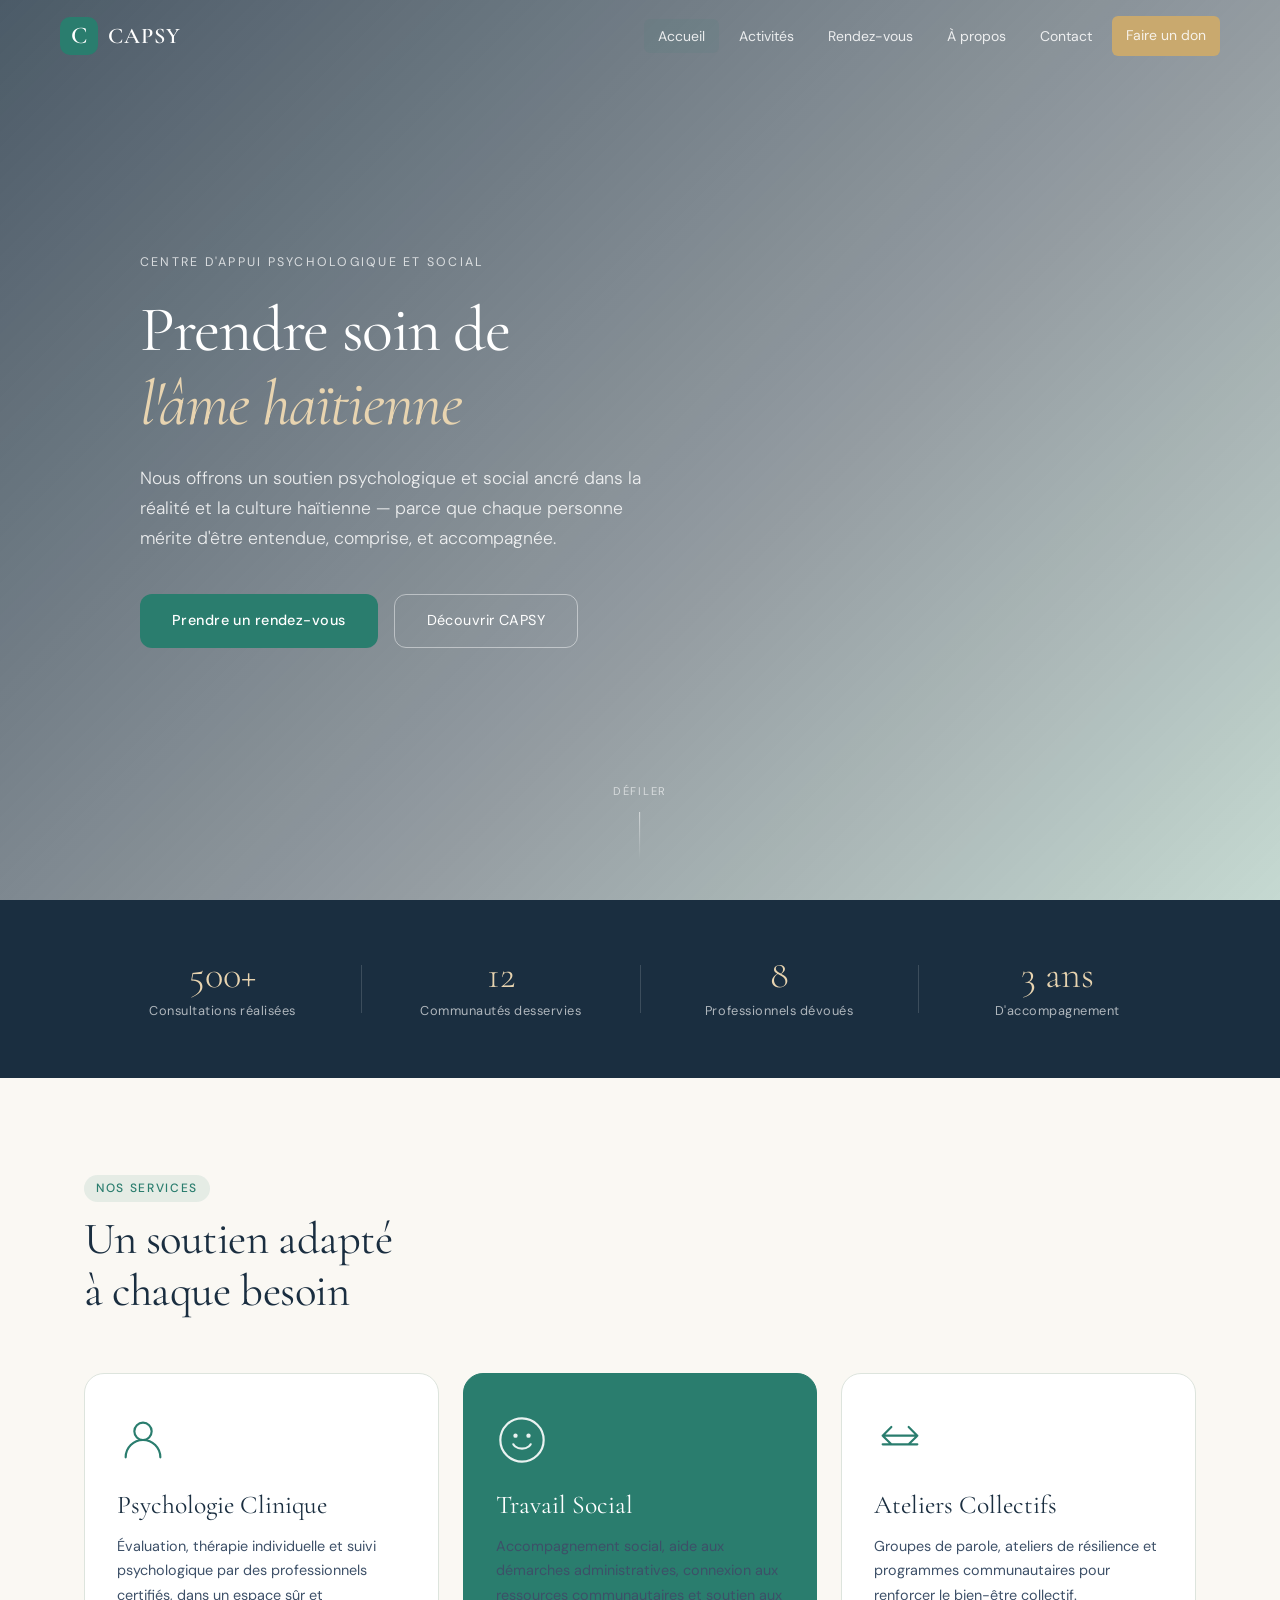
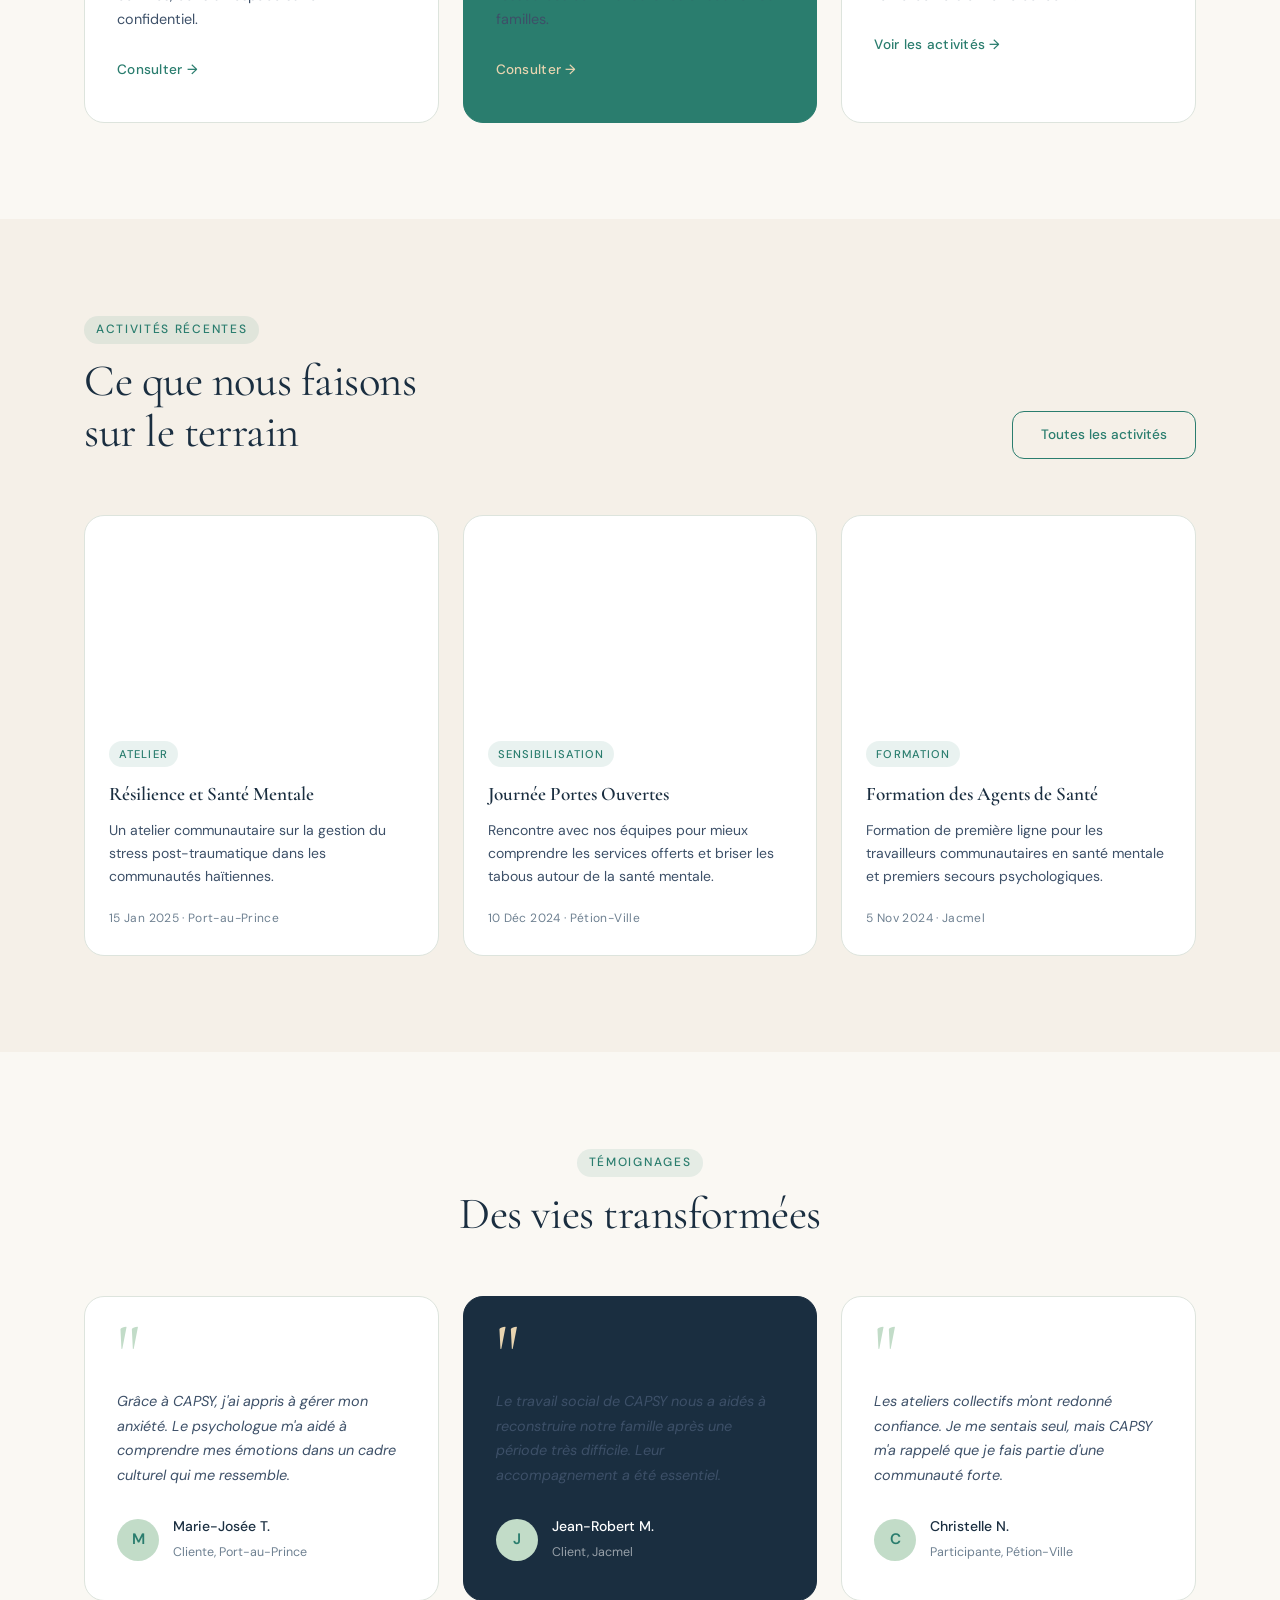
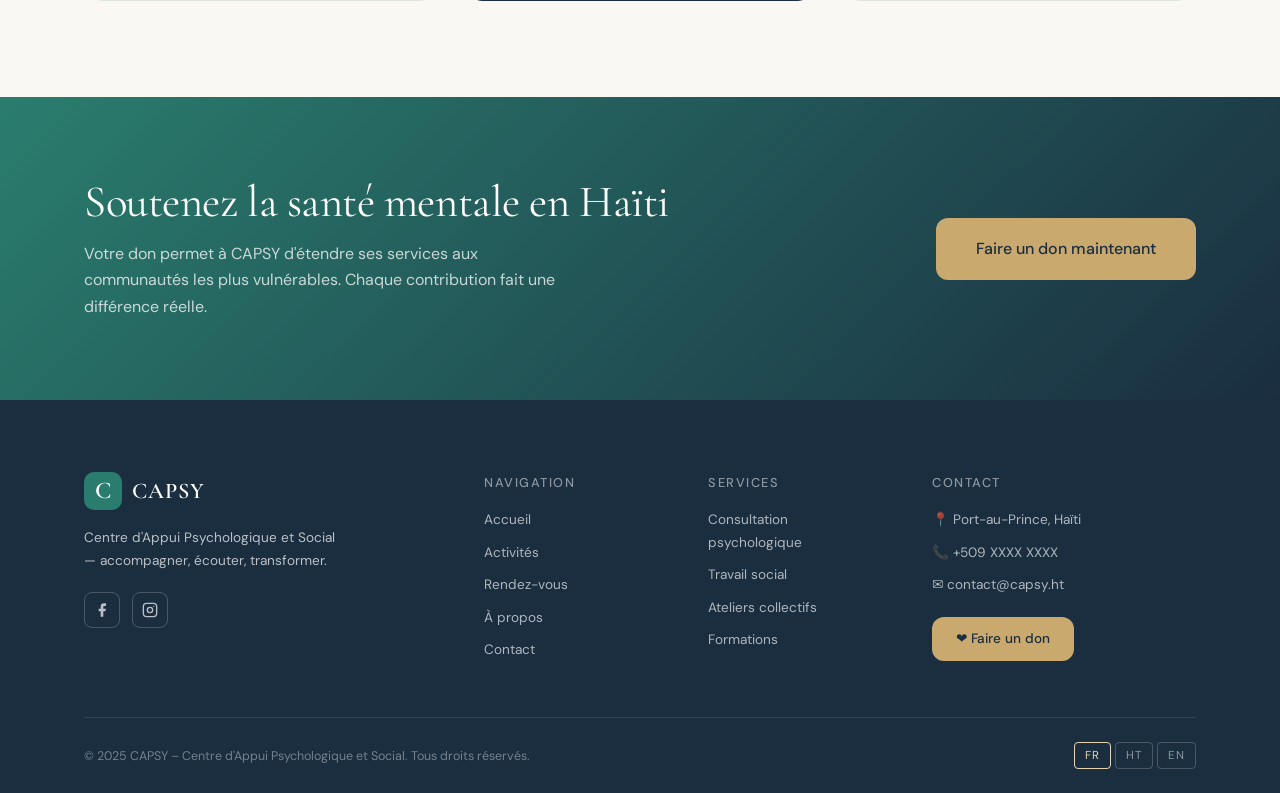
==== index.html @ 8456a22e "Add files via upload" ====
<!DOCTYPE html>
<html lang="fr">
<head>
  <meta charset="UTF-8" />
  <meta name="viewport" content="width=device-width, initial-scale=1.0" />
  <title>CAPSY – Centre d'Appui Psychologique et Social</title>
  <link rel="preconnect" href="https://fonts.googleapis.com" />
  <link rel="preconnect" href="https://fonts.gstatic.com" crossorigin />
  <link href="https://fonts.googleapis.com/css2?family=Cormorant+Garamond:ital,wght@0,300;0,400;0,600;1,300;1,400&family=DM+Sans:wght@300;400;500&display=swap" rel="stylesheet" />
  <link rel="stylesheet" href="style.css" />
</head>
<body>
  <!-- NAVBAR -->
  <nav class="navbar" id="navbar">
    <div class="nav-inner">
      <a href="index.html" class="nav-logo">
        <span class="logo-mark">C</span>
        <span class="logo-text">CAPSY</span>
      </a>
      <button class="nav-toggle" id="navToggle" aria-label="Menu">
        <span></span><span></span><span></span>
      </button>
      <ul class="nav-links" id="navLinks">
        <li><a href="index.html" class="active">Accueil</a></li>
        <li><a href="activities.html">Activités</a></li>
        <li><a href="appointments.html">Rendez-vous</a></li>
        <li><a href="about.html">À propos</a></li>
        <li><a href="contact.html">Contact</a></li>
        <li><a href="donate.html" class="btn-donate-nav">Faire un don</a></li>
      </ul>
    </div>
  </nav>

  <!-- HERO -->
  <section class="hero">
    <div class="hero-bg"></div>
    <div class="hero-overlay"></div>
    <div class="hero-content">
      <p class="hero-eyebrow">Centre d'Appui Psychologique et Social</p>
      <h1 class="hero-title">Prendre soin de<br /><em>l'âme haïtienne</em></h1>
      <p class="hero-sub">Nous offrons un soutien psychologique et social ancré dans la réalité et la culture haïtienne — parce que chaque personne mérite d'être entendue, comprise, et accompagnée.</p>
      <div class="hero-actions">
        <a href="appointments.html" class="btn-primary">Prendre un rendez-vous</a>
        <a href="about.html" class="btn-ghost">Découvrir CAPSY</a>
      </div>
    </div>
    <div class="hero-scroll-hint">
      <span>Défiler</span>
      <div class="scroll-line"></div>
    </div>
  </section>

  <!-- STATS BAND -->
  <section class="stats-band">
    <div class="stats-inner">
      <div class="stat-item">
        <strong>500+</strong>
        <span>Consultations réalisées</span>
      </div>
      <div class="stat-divider"></div>
      <div class="stat-item">
        <strong>12</strong>
        <span>Communautés desservies</span>
      </div>
      <div class="stat-divider"></div>
      <div class="stat-item">
        <strong>8</strong>
        <span>Professionnels dévoués</span>
      </div>
      <div class="stat-divider"></div>
      <div class="stat-item">
        <strong>3 ans</strong>
        <span>D'accompagnement</span>
      </div>
    </div>
  </section>

  <!-- SERVICES -->
  <section class="services section-pad">
    <div class="container">
      <div class="section-header">
        <p class="section-tag">Nos Services</p>
        <h2>Un soutien adapté<br />à chaque besoin</h2>
      </div>
      <div class="services-grid">
        <div class="service-card">
          <div class="service-icon">
            <svg viewBox="0 0 48 48" fill="none"><circle cx="24" cy="16" r="8" stroke="currentColor" stroke-width="2"/><path d="M8 40c0-8.837 7.163-16 16-16s16 7.163 16 16" stroke="currentColor" stroke-width="2" stroke-linecap="round"/></svg>
          </div>
          <h3>Psychologie Clinique</h3>
          <p>Évaluation, thérapie individuelle et suivi psychologique par des professionnels certifiés, dans un espace sûr et confidentiel.</p>
          <a href="appointments.html" class="service-link">Consulter →</a>
        </div>
        <div class="service-card service-card--accent">
          <div class="service-icon">
            <svg viewBox="0 0 48 48" fill="none"><path d="M24 4C12.954 4 4 12.954 4 24s8.954 20 20 20 20-8.954 20-20S35.046 4 24 4z" stroke="currentColor" stroke-width="2"/><path d="M16 28s2 4 8 4 8-4 8-4" stroke="currentColor" stroke-width="2" stroke-linecap="round"/><circle cx="18" cy="20" r="2" fill="currentColor"/><circle cx="30" cy="20" r="2" fill="currentColor"/></svg>
          </div>
          <h3>Travail Social</h3>
          <p>Accompagnement social, aide aux démarches administratives, connexion aux ressources communautaires et soutien aux familles.</p>
          <a href="appointments.html" class="service-link">Consulter →</a>
        </div>
        <div class="service-card">
          <div class="service-icon">
            <svg viewBox="0 0 48 48" fill="none"><path d="M8 20h32M8 28h32M16 12l-8 8 8 8M32 12l8 8-8 8" stroke="currentColor" stroke-width="2" stroke-linecap="round" stroke-linejoin="round"/></svg>
          </div>
          <h3>Ateliers Collectifs</h3>
          <p>Groupes de parole, ateliers de résilience et programmes communautaires pour renforcer le bien-être collectif.</p>
          <a href="activities.html" class="service-link">Voir les activités →</a>
        </div>
      </div>
    </div>
  </section>

  <!-- ACTIVITIES PREVIEW -->
  <section class="activities-preview section-pad bg-soft">
    <div class="container">
      <div class="section-header flex-between">
        <div>
          <p class="section-tag">Activités Récentes</p>
          <h2>Ce que nous faisons<br />sur le terrain</h2>
        </div>
        <a href="activities.html" class="btn-outline">Toutes les activités</a>
      </div>
      <div class="activities-grid">
        <a href="activity-detail.html?id=1" class="activity-card">
          <div class="activity-img" style="background-image:url('https://images.unsplash.com/photo-1582213782179-e0d53f98f2ca?w=600&q=80')"></div>
          <div class="activity-body">
            <span class="activity-tag">Atelier</span>
            <h4>Résilience et Santé Mentale</h4>
            <p>Un atelier communautaire sur la gestion du stress post-traumatique dans les communautés haïtiennes.</p>
            <span class="activity-date">15 Jan 2025 · Port-au-Prince</span>
          </div>
        </a>
        <a href="activity-detail.html?id=2" class="activity-card">
          <div class="activity-img" style="background-image:url('https://images.unsplash.com/photo-1573497019940-1c28c88b4f3e?w=600&q=80')"></div>
          <div class="activity-body">
            <span class="activity-tag">Sensibilisation</span>
            <h4>Journée Portes Ouvertes</h4>
            <p>Rencontre avec nos équipes pour mieux comprendre les services offerts et briser les tabous autour de la santé mentale.</p>
            <span class="activity-date">10 Déc 2024 · Pétion-Ville</span>
          </div>
        </a>
        <a href="activity-detail.html?id=3" class="activity-card">
          <div class="activity-img" style="background-image:url('https://images.unsplash.com/photo-1529156069898-49953e39b3ac?w=600&q=80')"></div>
          <div class="activity-body">
            <span class="activity-tag">Formation</span>
            <h4>Formation des Agents de Santé</h4>
            <p>Formation de première ligne pour les travailleurs communautaires en santé mentale et premiers secours psychologiques.</p>
            <span class="activity-date">5 Nov 2024 · Jacmel</span>
          </div>
        </a>
      </div>
    </div>
  </section>

  <!-- TESTIMONIALS -->
  <section class="testimonials section-pad">
    <div class="container">
      <div class="section-header center">
        <p class="section-tag">Témoignages</p>
        <h2>Des vies transformées</h2>
      </div>
      <div class="testimonials-grid">
        <div class="testimonial-card">
          <div class="testi-quote">"</div>
          <p>Grâce à CAPSY, j'ai appris à gérer mon anxiété. Le psychologue m'a aidé à comprendre mes émotions dans un cadre culturel qui me ressemble.</p>
          <div class="testi-author">
            <div class="testi-avatar">M</div>
            <div>
              <strong>Marie-Josée T.</strong>
              <span>Cliente, Port-au-Prince</span>
            </div>
          </div>
        </div>
        <div class="testimonial-card testimonial-card--accent">
          <div class="testi-quote">"</div>
          <p>Le travail social de CAPSY nous a aidés à reconstruire notre famille après une période très difficile. Leur accompagnement a été essentiel.</p>
          <div class="testi-author">
            <div class="testi-avatar">J</div>
            <div>
              <strong>Jean-Robert M.</strong>
              <span>Client, Jacmel</span>
            </div>
          </div>
        </div>
        <div class="testimonial-card">
          <div class="testi-quote">"</div>
          <p>Les ateliers collectifs m'ont redonné confiance. Je me sentais seul, mais CAPSY m'a rappelé que je fais partie d'une communauté forte.</p>
          <div class="testi-author">
            <div class="testi-avatar">C</div>
            <div>
              <strong>Christelle N.</strong>
              <span>Participante, Pétion-Ville</span>
            </div>
          </div>
        </div>
      </div>
    </div>
  </section>

  <!-- CTA DONATE BANNER -->
  <section class="donate-banner">
    <div class="container">
      <div class="donate-banner-inner">
        <div class="donate-banner-text">
          <h2>Soutenez la santé mentale en Haïti</h2>
          <p>Votre don permet à CAPSY d'étendre ses services aux communautés les plus vulnérables. Chaque contribution fait une différence réelle.</p>
        </div>
        <a href="donate.html" class="btn-donate-large">Faire un don maintenant</a>
      </div>
    </div>
  </section>

  <!-- FOOTER -->
  <footer class="footer">
    <div class="container">
      <div class="footer-grid">
        <div class="footer-brand">
          <div class="footer-logo">
            <span class="logo-mark">C</span>
            <span class="logo-text">CAPSY</span>
          </div>
          <p>Centre d'Appui Psychologique et Social — accompagner, écouter, transformer.</p>
          <div class="footer-social">
            <a href="#" aria-label="Facebook">
              <svg viewBox="0 0 24 24" fill="currentColor"><path d="M18 2h-3a5 5 0 00-5 5v3H7v4h3v8h4v-8h3l1-4h-4V7a1 1 0 011-1h3z"/></svg>
            </a>
            <a href="#" aria-label="Instagram">
              <svg viewBox="0 0 24 24" fill="none" stroke="currentColor" stroke-width="2"><rect x="2" y="2" width="20" height="20" rx="5" ry="5"/><circle cx="12" cy="12" r="4"/><circle cx="17.5" cy="6.5" r="1" fill="currentColor" stroke="none"/></svg>
            </a>
          </div>
        </div>
        <div class="footer-col">
          <h5>Navigation</h5>
          <ul>
            <li><a href="index.html">Accueil</a></li>
            <li><a href="activities.html">Activités</a></li>
            <li><a href="appointments.html">Rendez-vous</a></li>
            <li><a href="about.html">À propos</a></li>
            <li><a href="contact.html">Contact</a></li>
          </ul>
        </div>
        <div class="footer-col">
          <h5>Services</h5>
          <ul>
            <li><a href="appointments.html">Consultation psychologique</a></li>
            <li><a href="appointments.html">Travail social</a></li>
            <li><a href="activities.html">Ateliers collectifs</a></li>
            <li><a href="activities.html">Formations</a></li>
          </ul>
        </div>
        <div class="footer-col">
          <h5>Contact</h5>
          <ul>
            <li>📍 Port-au-Prince, Haïti</li>
            <li>📞 +509 XXXX XXXX</li>
            <li>✉️ contact@capsy.ht</li>
          </ul>
          <a href="donate.html" class="btn-donate-footer">❤ Faire un don</a>
        </div>
      </div>
      <div class="footer-bottom">
        <p>© 2025 CAPSY – Centre d'Appui Psychologique et Social. Tous droits réservés.</p>
        <div class="lang-switcher">
          <button class="lang-btn active">FR</button>
          <button class="lang-btn">HT</button>
          <button class="lang-btn">EN</button>
        </div>
      </div>
    </div>
  </footer>

  <script src="main.js"></script>
</body>
</html>
---- style.css ----
/* ============================================================
   CAPSY — Global Stylesheet
   Aesthetic: Refined editorial, warm-coastal calm
   Fonts: Cormorant Garamond (display) + DM Sans (body)
   ============================================================ */

:root {
  --navy:    #1a2e40;
  --teal:    #2a7d6e;
  --teal-lt: #3aa08e;
  --sage:    #7dab8e;
  --sage-lt: #c2dcc8;
  --cream:   #f5f0e8;
  --ivory:   #faf8f3;
  --gold:    #c9a96e;
  --gold-lt: #e8d4b0;
  --white:   #ffffff;
  --text:    #1a2e40;
  --text-md: #3d5068;
  --text-lt: #6e8091;
  --border:  #dde4dd;

  --font-disp: 'Cormorant Garamond', Georgia, serif;
  --font-body: 'DM Sans', system-ui, sans-serif;

  --radius-sm: 6px;
  --radius-md: 12px;
  --radius-lg: 20px;

  --shadow-sm: 0 2px 12px rgba(26,46,64,.07);
  --shadow-md: 0 8px 32px rgba(26,46,64,.12);
  --shadow-lg: 0 20px 60px rgba(26,46,64,.16);

  --transition: .25s ease;
}

*, *::before, *::after { box-sizing: border-box; margin: 0; padding: 0; }

html { scroll-behavior: smooth; font-size: 16px; }

body {
  font-family: var(--font-body);
  color: var(--text);
  background: var(--ivory);
  line-height: 1.65;
  -webkit-font-smoothing: antialiased;
}

img { max-width: 100%; display: block; }
a { text-decoration: none; color: inherit; }
ul { list-style: none; }
button { cursor: pointer; font-family: var(--font-body); }

.container { max-width: 1160px; margin: 0 auto; padding: 0 24px; }
.section-pad { padding: 96px 0; }
.bg-soft { background: var(--cream); }

/* ── TYPOGRAPHY ── */
h1, h2, h3 { font-family: var(--font-disp); font-weight: 400; line-height: 1.15; }
h1 { font-size: clamp(2.6rem, 5vw, 4.2rem); letter-spacing: -.02em; }
h2 { font-size: clamp(2rem, 3.5vw, 3rem); letter-spacing: -.01em; }
h3 { font-size: 1.6rem; }
h4 { font-family: var(--font-disp); font-size: 1.3rem; font-weight: 600; }
h5 { font-size: .8rem; font-weight: 500; letter-spacing: .12em; text-transform: uppercase; color: var(--text-lt); margin-bottom: 16px; }

em { font-style: italic; color: var(--teal); }

.section-header { margin-bottom: 56px; }
.section-header.center { text-align: center; }
.section-header.flex-between { display: flex; align-items: flex-end; justify-content: space-between; gap: 24px; flex-wrap: wrap; }

.section-tag {
  display: inline-block;
  font-size: .75rem;
  font-weight: 500;
  letter-spacing: .14em;
  text-transform: uppercase;
  color: var(--teal);
  margin-bottom: 12px;
  padding: 4px 12px;
  background: rgba(42,125,110,.1);
  border-radius: 99px;
}

/* ── BUTTONS ── */
.btn-primary {
  display: inline-flex; align-items: center; gap: 8px;
  background: var(--teal);
  color: var(--white);
  padding: 14px 32px;
  border-radius: var(--radius-md);
  font-size: .9rem;
  font-weight: 500;
  letter-spacing: .03em;
  transition: background var(--transition), transform var(--transition), box-shadow var(--transition);
  border: none;
}
.btn-primary:hover { background: var(--teal-lt); transform: translateY(-2px); box-shadow: 0 8px 24px rgba(42,125,110,.3); }

.btn-ghost {
  display: inline-flex; align-items: center;
  color: var(--white);
  padding: 14px 32px;
  border-radius: var(--radius-md);
  border: 1.5px solid rgba(255,255,255,.45);
  font-size: .9rem;
  font-weight: 400;
  letter-spacing: .03em;
  transition: border-color var(--transition), background var(--transition);
}
.btn-ghost:hover { background: rgba(255,255,255,.1); border-color: rgba(255,255,255,.75); }

.btn-outline {
  display: inline-flex; align-items: center;
  color: var(--teal);
  padding: 12px 28px;
  border-radius: var(--radius-md);
  border: 1.5px solid var(--teal);
  font-size: .85rem;
  font-weight: 500;
  transition: background var(--transition), color var(--transition);
  white-space: nowrap;
}
.btn-outline:hover { background: var(--teal); color: var(--white); }

.btn-donate-nav {
  display: inline-flex; align-items: center;
  background: var(--gold);
  color: var(--navy);
  padding: 10px 22px;
  border-radius: var(--radius-md);
  font-size: .85rem;
  font-weight: 500;
  transition: background var(--transition), transform var(--transition);
}
.btn-donate-nav:hover { background: var(--gold-lt); transform: translateY(-1px); }

.btn-donate-large {
  display: inline-flex; align-items: center;
  background: var(--gold);
  color: var(--navy);
  padding: 18px 40px;
  border-radius: var(--radius-md);
  font-size: 1rem;
  font-weight: 500;
  white-space: nowrap;
  transition: background var(--transition), transform var(--transition), box-shadow var(--transition);
}
.btn-donate-large:hover { background: var(--gold-lt); transform: translateY(-2px); box-shadow: 0 8px 28px rgba(201,169,110,.4); }

.btn-donate-footer {
  display: inline-flex; align-items: center; gap: 6px;
  background: var(--gold);
  color: var(--navy);
  padding: 11px 24px;
  border-radius: var(--radius-md);
  font-size: .85rem;
  font-weight: 500;
  margin-top: 20px;
  transition: background var(--transition);
}
.btn-donate-footer:hover { background: var(--gold-lt); }

/* ── NAVBAR ── */
.navbar {
  position: fixed; top: 0; left: 0; right: 0; z-index: 1000;
  padding: 0 24px;
  transition: background var(--transition), box-shadow var(--transition), padding var(--transition);
}
.navbar.scrolled {
  background: rgba(250,248,243,.96);
  backdrop-filter: blur(12px);
  box-shadow: 0 1px 0 var(--border);
  padding-top: 0;
}

.nav-inner {
  max-width: 1160px; margin: 0 auto;
  display: flex; align-items: center; justify-content: space-between;
  height: 72px;
}

.nav-logo {
  display: flex; align-items: center; gap: 10px;
  text-decoration: none;
}
.logo-mark {
  width: 38px; height: 38px;
  background: var(--teal);
  color: var(--white);
  border-radius: 10px;
  display: flex; align-items: center; justify-content: center;
  font-family: var(--font-disp);
  font-size: 1.5rem;
  font-weight: 600;
  line-height: 1;
  flex-shrink: 0;
}
.logo-text {
  font-family: var(--font-disp);
  font-size: 1.4rem;
  font-weight: 600;
  color: var(--navy);
  letter-spacing: .04em;
}

.nav-links {
  display: flex; align-items: center; gap: 6px;
}
.nav-links li a {
  font-size: .875rem;
  font-weight: 400;
  color: var(--text-md);
  padding: 8px 14px;
  border-radius: var(--radius-sm);
  transition: color var(--transition), background var(--transition);
}
.nav-links li a:hover, .nav-links li a.active {
  color: var(--teal);
  background: rgba(42,125,110,.07);
}

.nav-toggle {
  display: none; flex-direction: column; gap: 5px;
  background: none; border: none; padding: 8px;
}
.nav-toggle span {
  display: block; width: 22px; height: 2px;
  background: var(--navy); border-radius: 2px;
  transition: transform var(--transition), opacity var(--transition);
}

/* Hero page: white nav links */
body.hero-page .navbar:not(.scrolled) .nav-links li a { color: rgba(255,255,255,.85); }
body.hero-page .navbar:not(.scrolled) .nav-links li a:hover { color: #fff; background: rgba(255,255,255,.12); }
body.hero-page .navbar:not(.scrolled) .logo-text { color: #fff; }

/* ── HERO ── */
.hero {
  position: relative;
  min-height: 100vh;
  display: flex; align-items: center;
  overflow: hidden;
  color: #fff;
}

.hero-bg {
  position: absolute; inset: 0;
  background-image: url('https://images.unsplash.com/photo-1573497019940-1c28c88b4f3e?w=1600&q=85');
  background-size: cover;
  background-position: center 30%;
  transform: scale(1.05);
  animation: heroZoom 14s ease-out forwards;
}
@keyframes heroZoom { to { transform: scale(1); } }

.hero-overlay {
  position: absolute; inset: 0;
  background: linear-gradient(135deg, rgba(26,46,64,.78) 0%, rgba(26,46,64,.45) 60%, rgba(42,125,110,.25) 100%);
}

.hero-content {
  position: relative; z-index: 2;
  max-width: 700px;
  padding: 0 40px;
  margin-left: max(40px, calc(50vw - 540px));
  animation: heroFade .9s ease both;
}
@keyframes heroFade { from { opacity: 0; transform: translateY(28px); } to { opacity: 1; transform: none; } }

.hero-eyebrow {
  font-size: .78rem; letter-spacing: .18em;
  text-transform: uppercase; font-weight: 400;
  color: rgba(255,255,255,.75);
  margin-bottom: 20px;
}

.hero-title { color: #fff; margin-bottom: 24px; }
.hero-title em { color: var(--gold-lt); font-style: italic; }

.hero-sub {
  font-size: 1.1rem; font-weight: 300;
  color: rgba(255,255,255,.85);
  max-width: 520px;
  line-height: 1.7;
  margin-bottom: 40px;
}

.hero-actions { display: flex; gap: 16px; flex-wrap: wrap; }

.hero-scroll-hint {
  position: absolute; bottom: 40px; left: 50%;
  transform: translateX(-50%);
  display: flex; flex-direction: column; align-items: center; gap: 12px;
  color: rgba(255,255,255,.6);
  font-size: .7rem; letter-spacing: .15em; text-transform: uppercase;
  z-index: 2;
}
.scroll-line {
  width: 1px; height: 48px;
  background: linear-gradient(to bottom, rgba(255,255,255,.6), transparent);
  animation: scrollPulse 2s ease-in-out infinite;
}
@keyframes scrollPulse { 0%,100% { opacity: .4; } 50% { opacity: 1; } }

/* ── STATS BAND ── */
.stats-band {
  background: var(--navy);
  padding: 40px 0;
}
.stats-inner {
  max-width: 1160px; margin: 0 auto; padding: 0 24px;
  display: flex; align-items: center; justify-content: center;
  gap: 0; flex-wrap: wrap;
}
.stat-item {
  flex: 1; min-width: 160px;
  display: flex; flex-direction: column; align-items: center;
  gap: 6px; padding: 16px 24px;
  text-align: center;
}
.stat-item strong {
  font-family: var(--font-disp);
  font-size: 2.4rem;
  font-weight: 300;
  color: var(--gold-lt);
  line-height: 1;
}
.stat-item span { font-size: .8rem; color: rgba(255,255,255,.65); letter-spacing: .04em; }
.stat-divider { width: 1px; height: 48px; background: rgba(255,255,255,.15); }

/* ── SERVICES ── */
.services-grid {
  display: grid;
  grid-template-columns: repeat(auto-fit, minmax(280px, 1fr));
  gap: 24px;
}
.service-card {
  background: var(--white);
  border: 1px solid var(--border);
  border-radius: var(--radius-lg);
  padding: 40px 32px;
  transition: transform var(--transition), box-shadow var(--transition);
}
.service-card:hover { transform: translateY(-6px); box-shadow: var(--shadow-md); }
.service-card--accent {
  background: var(--teal);
  border-color: var(--teal);
  color: var(--white);
}
.service-card--accent p { color: rgba(255,255,255,.8); }
.service-card--accent .service-link { color: var(--gold-lt); }

.service-icon {
  width: 52px; height: 52px;
  color: var(--teal);
  margin-bottom: 24px;
}
.service-card--accent .service-icon { color: rgba(255,255,255,.9); }
.service-icon svg { width: 100%; height: 100%; }

.service-card h3 { margin-bottom: 14px; }
.service-card p { color: var(--text-md); font-size: .9rem; margin-bottom: 24px; line-height: 1.7; }

.service-link {
  font-size: .85rem;
  font-weight: 500;
  color: var(--teal);
  letter-spacing: .02em;
  transition: color var(--transition);
}
.service-link:hover { color: var(--teal-lt); }

/* ── ACTIVITIES PREVIEW ── */
.activities-grid {
  display: grid;
  grid-template-columns: repeat(auto-fit, minmax(300px, 1fr));
  gap: 24px;
}
.activity-card {
  background: var(--white);
  border-radius: var(--radius-lg);
  overflow: hidden;
  border: 1px solid var(--border);
  transition: transform var(--transition), box-shadow var(--transition);
  display: block;
}
.activity-card:hover { transform: translateY(-6px); box-shadow: var(--shadow-md); }

.activity-img {
  height: 200px;
  background-size: cover;
  background-position: center;
  transition: transform .4s ease;
}
.activity-card:hover .activity-img { transform: scale(1.04); }

.activity-body {
  padding: 24px;
}
.activity-tag {
  display: inline-block;
  font-size: .7rem;
  font-weight: 500;
  letter-spacing: .1em;
  text-transform: uppercase;
  color: var(--teal);
  background: rgba(42,125,110,.1);
  padding: 4px 10px;
  border-radius: 99px;
  margin-bottom: 12px;
}
.activity-body h4 { margin-bottom: 8px; font-size: 1.2rem; }
.activity-body p { font-size: .875rem; color: var(--text-md); margin-bottom: 16px; }
.activity-date { font-size: .75rem; color: var(--text-lt); letter-spacing: .03em; }

/* ── TESTIMONIALS ── */
.testimonials-grid {
  display: grid;
  grid-template-columns: repeat(auto-fit, minmax(280px, 1fr));
  gap: 24px;
}
.testimonial-card {
  background: var(--white);
  border: 1px solid var(--border);
  border-radius: var(--radius-lg);
  padding: 36px 32px;
  position: relative;
}
.testimonial-card--accent {
  background: var(--navy);
  border-color: var(--navy);
  color: var(--white);
}
.testimonial-card--accent p { color: rgba(255,255,255,.8); }
.testimonial-card--accent .testi-quote { color: var(--gold-lt); }
.testimonial-card--accent .testi-author strong { color: #fff; }
.testimonial-card--accent .testi-author span { color: rgba(255,255,255,.55); }

.testi-quote {
  font-family: var(--font-disp);
  font-size: 5rem;
  line-height: .5;
  color: var(--sage-lt);
  margin-bottom: 16px;
  display: block;
}
.testimonial-card p { font-size: .9rem; line-height: 1.7; color: var(--text-md); margin-bottom: 28px; font-style: italic; }

.testi-author { display: flex; align-items: center; gap: 14px; }
.testi-avatar {
  width: 42px; height: 42px;
  border-radius: 50%;
  background: var(--sage-lt);
  color: var(--teal);
  display: flex; align-items: center; justify-content: center;
  font-weight: 600; font-size: .95rem;
  flex-shrink: 0;
}
.testi-author strong { display: block; font-size: .875rem; font-weight: 500; }
.testi-author span { font-size: .78rem; color: var(--text-lt); }

/* ── DONATE BANNER ── */
.donate-banner {
  background: linear-gradient(135deg, var(--teal) 0%, var(--navy) 100%);
  padding: 80px 0;
  color: #fff;
}
.donate-banner-inner {
  display: flex; align-items: center; justify-content: space-between;
  gap: 40px; flex-wrap: wrap;
}
.donate-banner-text h2 { color: #fff; margin-bottom: 12px; }
.donate-banner-text p { color: rgba(255,255,255,.75); max-width: 500px; }

/* ── PAGE HEADERS (inner pages) ── */
.page-header {
  background: linear-gradient(135deg, var(--navy) 0%, #253d52 100%);
  padding: 140px 0 80px;
  color: #fff;
}
.page-header h1 { color: #fff; margin-bottom: 12px; }
.page-header p { color: rgba(255,255,255,.75); font-size: 1.1rem; max-width: 540px; }

/* ── ACTIVITIES PAGE ── */
.activities-full-grid {
  display: grid;
  grid-template-columns: repeat(auto-fill, minmax(320px, 1fr));
  gap: 28px;
  margin-top: 40px;
}
.filter-bar {
  display: flex; gap: 10px; flex-wrap: wrap; margin-bottom: 40px;
}
.filter-btn {
  background: none; border: 1.5px solid var(--border);
  padding: 8px 20px; border-radius: 99px;
  font-size: .8rem; font-weight: 500;
  color: var(--text-md); cursor: pointer;
  transition: all var(--transition);
}
.filter-btn:hover, .filter-btn.active {
  background: var(--teal); border-color: var(--teal); color: #fff;
}

/* ── ACTIVITY DETAIL ── */
.detail-grid {
  display: grid;
  grid-template-columns: 1fr 360px;
  gap: 48px;
  align-items: start;
}
.detail-img {
  width: 100%; height: 400px;
  object-fit: cover;
  border-radius: var(--radius-lg);
  margin-bottom: 32px;
}
.detail-sidebar {
  position: sticky; top: 100px;
  background: var(--white);
  border: 1px solid var(--border);
  border-radius: var(--radius-lg);
  padding: 32px;
}
.detail-meta { display: flex; flex-direction: column; gap: 16px; margin-bottom: 28px; }
.detail-meta-item {
  display: flex; gap: 12px; align-items: flex-start;
}
.detail-meta-icon { font-size: 1.2rem; flex-shrink: 0; }
.detail-meta-item p { font-size: .875rem; color: var(--text-md); }
.detail-meta-item strong { display: block; font-size: .75rem; color: var(--text-lt); letter-spacing: .06em; text-transform: uppercase; margin-bottom: 2px; }

/* ── APPOINTMENTS ── */
.appt-grid {
  display: grid;
  grid-template-columns: 1fr 1fr;
  gap: 48px;
  align-items: start;
}
.type-selector {
  display: grid; grid-template-columns: 1fr 1fr; gap: 16px;
  margin-bottom: 32px;
}
.type-card {
  border: 2px solid var(--border);
  border-radius: var(--radius-md);
  padding: 20px;
  cursor: pointer;
  transition: all var(--transition);
  text-align: center;
}
.type-card:hover { border-color: var(--teal); }
.type-card.selected { border-color: var(--teal); background: rgba(42,125,110,.06); }
.type-card .type-icon { font-size: 2rem; margin-bottom: 8px; }
.type-card strong { display: block; font-size: .9rem; color: var(--navy); }
.type-card span { font-size: .78rem; color: var(--text-lt); }

.form-group { margin-bottom: 20px; }
.form-group label {
  display: block; margin-bottom: 7px;
  font-size: .82rem; font-weight: 500;
  color: var(--text-md); letter-spacing: .03em;
}
.form-group input,
.form-group select,
.form-group textarea {
  width: 100%;
  padding: 12px 16px;
  border: 1.5px solid var(--border);
  border-radius: var(--radius-sm);
  font-family: var(--font-body);
  font-size: .9rem;
  color: var(--text);
  background: var(--white);
  transition: border-color var(--transition), box-shadow var(--transition);
  outline: none;
}
.form-group input:focus,
.form-group select:focus,
.form-group textarea:focus {
  border-color: var(--teal);
  box-shadow: 0 0 0 3px rgba(42,125,110,.1);
}
.form-group textarea { resize: vertical; min-height: 100px; }

.form-row { display: grid; grid-template-columns: 1fr 1fr; gap: 16px; }

.payment-methods { display: flex; gap: 12px; flex-wrap: wrap; margin-bottom: 24px; }
.pay-method {
  display: flex; align-items: center; gap: 8px;
  border: 1.5px solid var(--border);
  border-radius: var(--radius-sm);
  padding: 10px 16px;
  cursor: pointer; font-size: .85rem;
  transition: all var(--transition);
}
.pay-method:hover { border-color: var(--teal); }
.pay-method.selected { border-color: var(--teal); background: rgba(42,125,110,.06); color: var(--teal); font-weight: 500; }
.pay-method svg { width: 20px; height: 20px; }

.price-tag {
  display: flex; align-items: baseline; gap: 6px;
  font-family: var(--font-disp);
  margin-bottom: 24px;
}
.price-tag span:first-child { font-size: 2.4rem; color: var(--teal); }
.price-tag span:last-child { font-size: .9rem; color: var(--text-lt); }

/* ── ABOUT PAGE ── */
.mission-vision-grid {
  display: grid; grid-template-columns: 1fr 1fr; gap: 32px;
}
.mv-card {
  background: var(--white);
  border: 1px solid var(--border);
  border-radius: var(--radius-lg);
  padding: 40px;
}
.mv-card.accent { background: var(--teal); color: #fff; border-color: var(--teal); }
.mv-card.accent p { color: rgba(255,255,255,.8); }
.mv-card.accent h3 { color: #fff; }
.mv-icon { font-size: 2.4rem; margin-bottom: 20px; }
.mv-card h3 { margin-bottom: 14px; }
.mv-card p { color: var(--text-md); line-height: 1.75; font-size: .9rem; }

.team-grid {
  display: grid;
  grid-template-columns: repeat(auto-fill, minmax(240px, 1fr));
  gap: 28px;
  margin-top: 48px;
}
.team-card {
  background: var(--white);
  border: 1px solid var(--border);
  border-radius: var(--radius-lg);
  overflow: hidden;
  transition: transform var(--transition), box-shadow var(--transition);
}
.team-card:hover { transform: translateY(-4px); box-shadow: var(--shadow-sm); }
.team-avatar {
  height: 200px;
  background: var(--sage-lt);
  display: flex; align-items: center; justify-content: center;
  font-family: var(--font-disp);
  font-size: 4rem;
  font-weight: 300;
  color: var(--teal);
}
.team-body { padding: 24px; }
.team-body h4 { margin-bottom: 4px; font-size: 1.1rem; }
.team-role { font-size: .78rem; color: var(--teal); font-weight: 500; letter-spacing: .06em; text-transform: uppercase; margin-bottom: 10px; display: block; }
.team-body p { font-size: .85rem; color: var(--text-md); }

/* ── CONTACT PAGE ── */
.contact-grid { display: grid; grid-template-columns: 1fr 1fr; gap: 64px; align-items: start; }
.contact-info { display: flex; flex-direction: column; gap: 28px; }
.contact-item { display: flex; gap: 16px; align-items: flex-start; }
.contact-icon {
  width: 48px; height: 48px; flex-shrink: 0;
  background: rgba(42,125,110,.1);
  border-radius: var(--radius-md);
  display: flex; align-items: center; justify-content: center;
  font-size: 1.3rem;
}
.contact-item h5 { font-size: .75rem; color: var(--text-lt); letter-spacing: .1em; text-transform: uppercase; margin-bottom: 4px; }
.contact-item p { font-size: .9rem; color: var(--text-md); }

.contact-form-card {
  background: var(--white);
  border: 1px solid var(--border);
  border-radius: var(--radius-lg);
  padding: 40px;
}

/* ── DONATE PAGE ── */
.donate-grid { display: grid; grid-template-columns: 1fr 1fr; gap: 64px; align-items: start; }
.amount-selector { display: grid; grid-template-columns: repeat(3, 1fr); gap: 12px; margin-bottom: 20px; }
.amount-btn {
  border: 2px solid var(--border);
  background: none;
  border-radius: var(--radius-sm);
  padding: 14px;
  font-family: var(--font-disp);
  font-size: 1.4rem;
  color: var(--navy);
  transition: all var(--transition);
  cursor: pointer;
}
.amount-btn:hover { border-color: var(--teal); }
.amount-btn.active { border-color: var(--teal); background: rgba(42,125,110,.08); color: var(--teal); }

.donate-impact { display: flex; flex-direction: column; gap: 20px; }
.impact-item {
  display: flex; gap: 16px; align-items: flex-start;
  padding: 20px;
  background: var(--white);
  border: 1px solid var(--border);
  border-radius: var(--radius-md);
}
.impact-amount {
  font-family: var(--font-disp);
  font-size: 1.6rem;
  color: var(--teal);
  font-weight: 400;
  min-width: 70px;
}
.impact-desc strong { display: block; font-size: .875rem; margin-bottom: 3px; }
.impact-desc span { font-size: .8rem; color: var(--text-lt); }

/* ── FOOTER ── */
.footer {
  background: var(--navy);
  color: rgba(255,255,255,.7);
  padding: 72px 0 0;
}
.footer-grid {
  display: grid;
  grid-template-columns: 2fr 1fr 1fr 1.5fr;
  gap: 48px;
  padding-bottom: 56px;
  border-bottom: 1px solid rgba(255,255,255,.1);
}
.footer-brand .footer-logo { display: flex; align-items: center; gap: 10px; margin-bottom: 16px; }
.footer-brand .logo-text { color: #fff; }
.footer-brand p { font-size: .85rem; line-height: 1.7; max-width: 260px; }

.footer-social { display: flex; gap: 12px; margin-top: 20px; }
.footer-social a {
  width: 36px; height: 36px;
  border: 1px solid rgba(255,255,255,.2);
  border-radius: 8px;
  display: flex; align-items: center; justify-content: center;
  color: rgba(255,255,255,.7);
  transition: border-color var(--transition), color var(--transition);
}
.footer-social a:hover { border-color: var(--gold-lt); color: var(--gold-lt); }
.footer-social svg { width: 16px; height: 16px; }

.footer-col h5 { color: rgba(255,255,255,.5); }
.footer-col ul { display: flex; flex-direction: column; gap: 10px; }
.footer-col ul li a, .footer-col ul li {
  font-size: .85rem; color: rgba(255,255,255,.65);
  transition: color var(--transition);
}
.footer-col ul li a:hover { color: #fff; }

.footer-bottom {
  display: flex; justify-content: space-between; align-items: center;
  padding: 24px 0;
  flex-wrap: wrap; gap: 16px;
}
.footer-bottom p { font-size: .78rem; color: rgba(255,255,255,.4); }

.lang-switcher { display: flex; gap: 4px; }
.lang-btn {
  background: none; border: 1px solid rgba(255,255,255,.2);
  color: rgba(255,255,255,.5);
  padding: 5px 10px; border-radius: 4px;
  font-size: .72rem; letter-spacing: .08em;
  transition: all var(--transition);
}
.lang-btn:hover, .lang-btn.active { border-color: var(--gold-lt); color: var(--gold-lt); }

/* ── NOTIFICATION TOAST ── */
.toast {
  position: fixed; bottom: 24px; right: 24px;
  background: var(--teal);
  color: #fff;
  padding: 14px 22px;
  border-radius: var(--radius-md);
  font-size: .875rem;
  font-weight: 500;
  box-shadow: var(--shadow-md);
  z-index: 9999;
  transform: translateY(80px); opacity: 0;
  transition: all .35s cubic-bezier(.34,1.56,.64,1);
}
.toast.show { transform: none; opacity: 1; }

/* ── CONFIRMATION MODAL ── */
.modal-overlay {
  position: fixed; inset: 0; z-index: 2000;
  background: rgba(26,46,64,.6);
  display: flex; align-items: center; justify-content: center;
  opacity: 0; pointer-events: none; transition: opacity var(--transition);
  backdrop-filter: blur(4px);
}
.modal-overlay.open { opacity: 1; pointer-events: all; }
.modal-box {
  background: var(--white);
  border-radius: var(--radius-lg);
  padding: 48px;
  max-width: 440px; width: 90%;
  text-align: center;
  transform: scale(.9); transition: transform .3s cubic-bezier(.34,1.56,.64,1);
}
.modal-overlay.open .modal-box { transform: scale(1); }
.modal-icon { font-size: 3rem; margin-bottom: 20px; }
.modal-box h3 { margin-bottom: 12px; }
.modal-box p { color: var(--text-md); margin-bottom: 28px; font-size: .9rem; }

/* ── RESPONSIVE ── */
@media (max-width: 1024px) {
  .detail-grid, .appt-grid, .contact-grid, .donate-grid { grid-template-columns: 1fr; }
  .footer-grid { grid-template-columns: 1fr 1fr; }
  .mission-vision-grid { grid-template-columns: 1fr; }
}

@media (max-width: 768px) {
  .section-pad { padding: 64px 0; }

  .nav-links {
    display: none; flex-direction: column;
    position: absolute; top: 72px; left: 0; right: 0;
    background: var(--ivory);
    border-bottom: 1px solid var(--border);
    padding: 16px;
    gap: 4px;
    box-shadow: var(--shadow-md);
  }
  .nav-links.open { display: flex; }
  .nav-links li a { padding: 12px 16px; }
  .nav-toggle { display: flex; }

  .hero-content { padding: 0 24px; margin-left: 0; }
  .stats-inner { flex-direction: column; }
  .stat-divider { width: 60px; height: 1px; }

  .section-header.flex-between { flex-direction: column; align-items: flex-start; }
  .donate-banner-inner { flex-direction: column; }
  .footer-grid { grid-template-columns: 1fr; gap: 32px; }
  .footer-bottom { flex-direction: column; align-items: flex-start; }

  .type-selector { grid-template-columns: 1fr; }
  .form-row { grid-template-columns: 1fr; }
  .amount-selector { grid-template-columns: repeat(3, 1fr); }
}

@media (max-width: 480px) {
  h1 { font-size: 2.2rem; }
  h2 { font-size: 1.8rem; }
  .hero-actions { flex-direction: column; }
  .amount-selector { grid-template-columns: repeat(2, 1fr); }
}
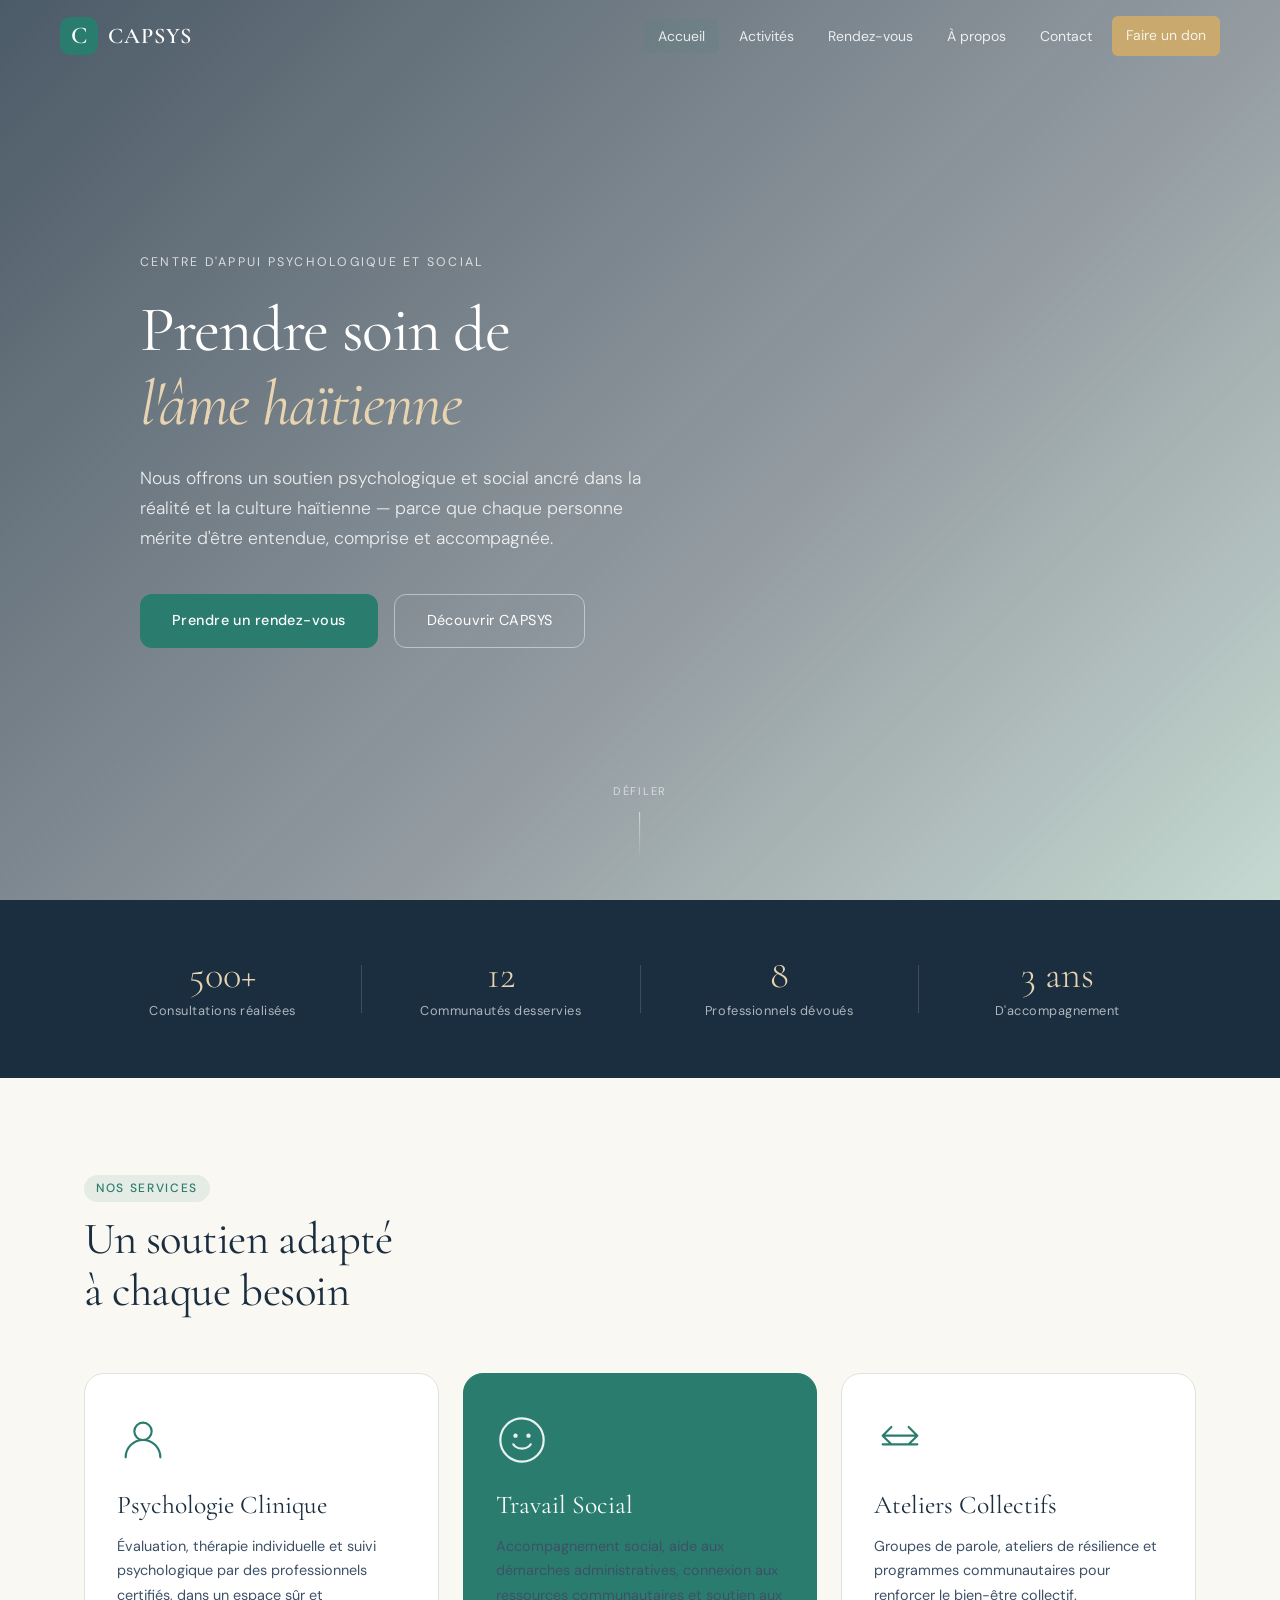
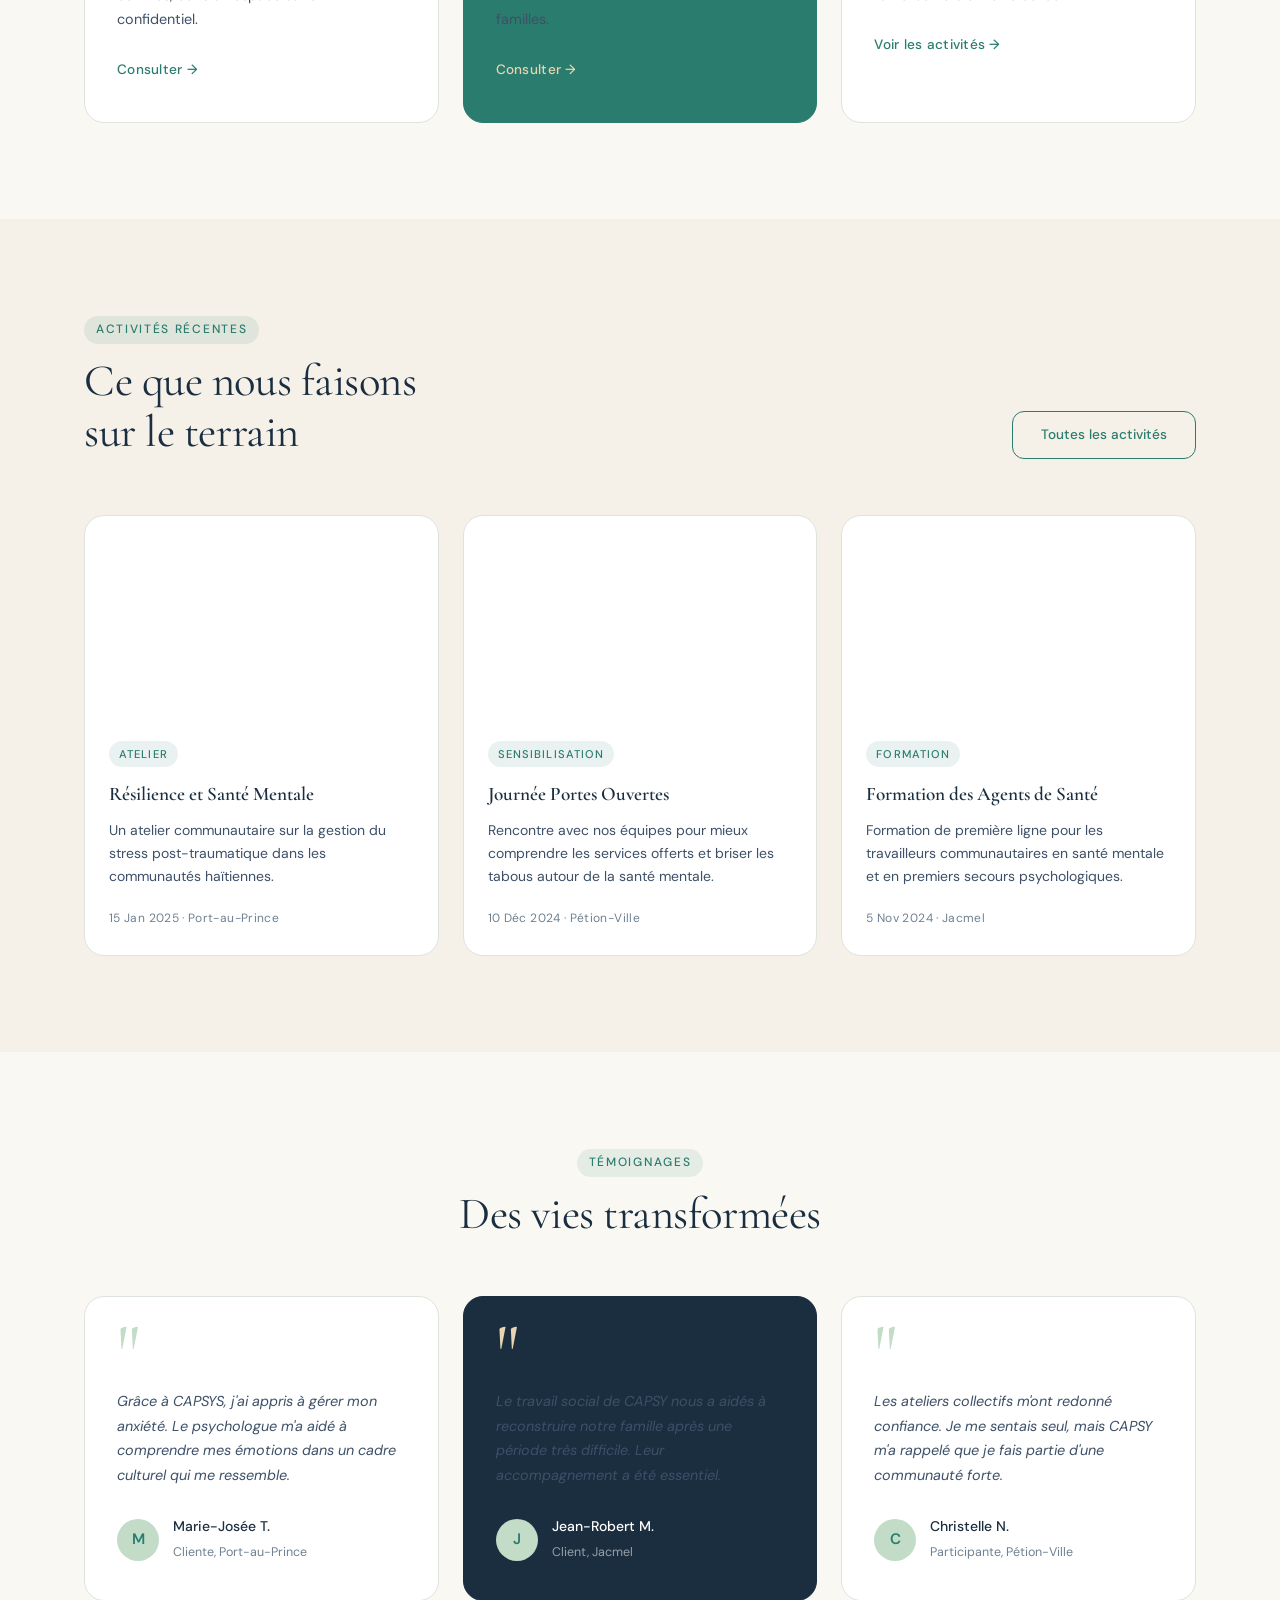
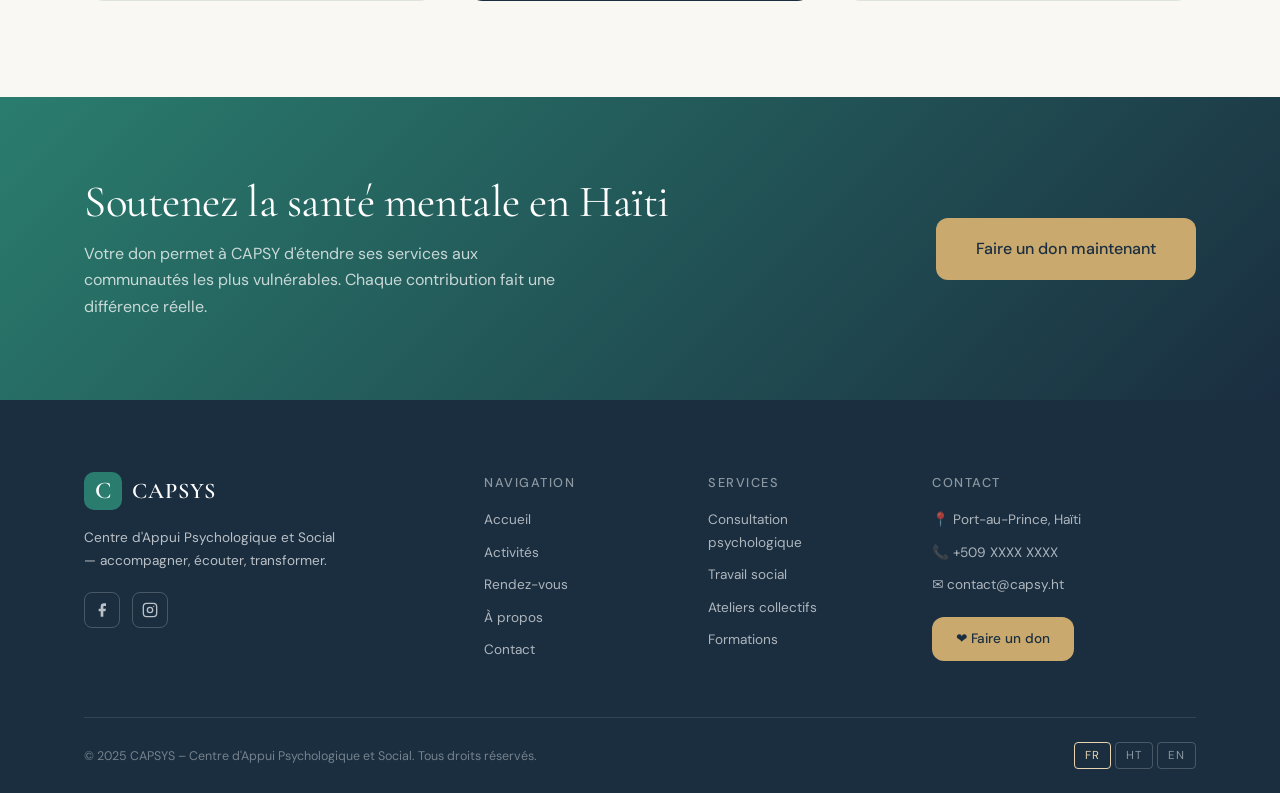
==== commit 34beb489: "Update index.html" ====
--- a/index.html
+++ b/index.html
@@ -3,7 +3,7 @@
 <head>
   <meta charset="UTF-8" />
   <meta name="viewport" content="width=device-width, initial-scale=1.0" />
-  <title>CAPSY – Centre d'Appui Psychologique et Social</title>
+  <title>CAPSYS – Centre d'Appui Psychologique et Social</title>
   <link rel="preconnect" href="https://fonts.googleapis.com" />
   <link rel="preconnect" href="https://fonts.gstatic.com" crossorigin />
   <link href="https://fonts.googleapis.com/css2?family=Cormorant+Garamond:ital,wght@0,300;0,400;0,600;1,300;1,400&family=DM+Sans:wght@300;400;500&display=swap" rel="stylesheet" />
@@ -15,7 +15,7 @@
     <div class="nav-inner">
       <a href="index.html" class="nav-logo">
         <span class="logo-mark">C</span>
-        <span class="logo-text">CAPSY</span>
+        <span class="logo-text">CAPSYS</span>
       </a>
       <button class="nav-toggle" id="navToggle" aria-label="Menu">
         <span></span><span></span><span></span>
@@ -38,10 +38,10 @@
     <div class="hero-content">
       <p class="hero-eyebrow">Centre d'Appui Psychologique et Social</p>
       <h1 class="hero-title">Prendre soin de<br /><em>l'âme haïtienne</em></h1>
-      <p class="hero-sub">Nous offrons un soutien psychologique et social ancré dans la réalité et la culture haïtienne — parce que chaque personne mérite d'être entendue, comprise, et accompagnée.</p>
+      <p class="hero-sub">Nous offrons un soutien psychologique et social ancré dans la réalité et la culture haïtienne — parce que chaque personne mérite d'être entendue, comprise et accompagnée.</p>
       <div class="hero-actions">
         <a href="appointments.html" class="btn-primary">Prendre un rendez-vous</a>
-        <a href="about.html" class="btn-ghost">Découvrir CAPSY</a>
+        <a href="about.html" class="btn-ghost">Découvrir CAPSYS</a>
       </div>
     </div>
     <div class="hero-scroll-hint">
@@ -145,7 +145,7 @@
           <div class="activity-body">
             <span class="activity-tag">Formation</span>
             <h4>Formation des Agents de Santé</h4>
-            <p>Formation de première ligne pour les travailleurs communautaires en santé mentale et premiers secours psychologiques.</p>
+            <p>Formation de première ligne pour les travailleurs communautaires en santé mentale et en premiers secours psychologiques.</p>
             <span class="activity-date">5 Nov 2024 · Jacmel</span>
           </div>
         </a>
@@ -163,7 +163,7 @@
       <div class="testimonials-grid">
         <div class="testimonial-card">
           <div class="testi-quote">"</div>
-          <p>Grâce à CAPSY, j'ai appris à gérer mon anxiété. Le psychologue m'a aidé à comprendre mes émotions dans un cadre culturel qui me ressemble.</p>
+          <p>Grâce à CAPSYS, j'ai appris à gérer mon anxiété. Le psychologue m'a aidé à comprendre mes émotions dans un cadre culturel qui me ressemble.</p>
           <div class="testi-author">
             <div class="testi-avatar">M</div>
             <div>
@@ -218,7 +218,7 @@
         <div class="footer-brand">
           <div class="footer-logo">
             <span class="logo-mark">C</span>
-            <span class="logo-text">CAPSY</span>
+            <span class="logo-text">CAPSYS</span>
           </div>
           <p>Centre d'Appui Psychologique et Social — accompagner, écouter, transformer.</p>
           <div class="footer-social">
@@ -260,7 +260,7 @@
         </div>
       </div>
       <div class="footer-bottom">
-        <p>© 2025 CAPSY – Centre d'Appui Psychologique et Social. Tous droits réservés.</p>
+        <p>© 2025 CAPSYS – Centre d'Appui Psychologique et Social. Tous droits réservés.</p>
         <div class="lang-switcher">
           <button class="lang-btn active">FR</button>
           <button class="lang-btn">HT</button>
